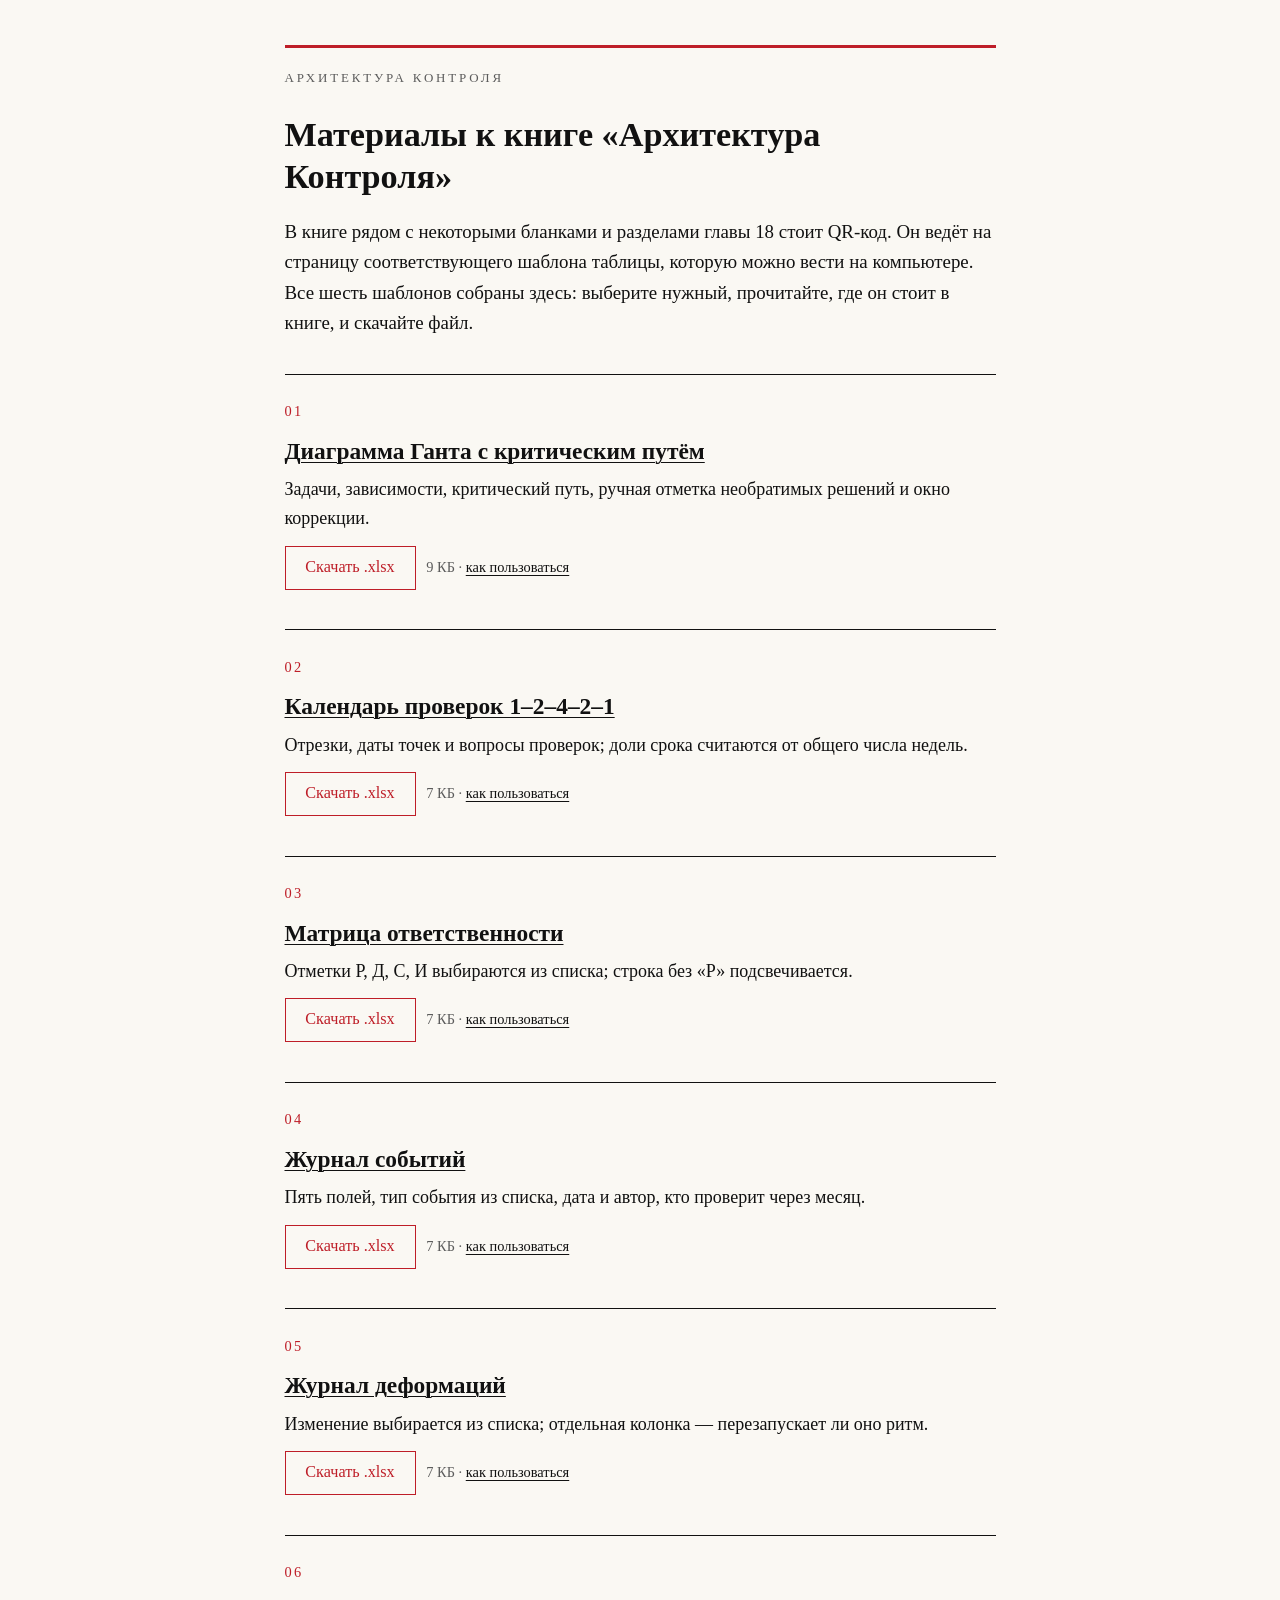
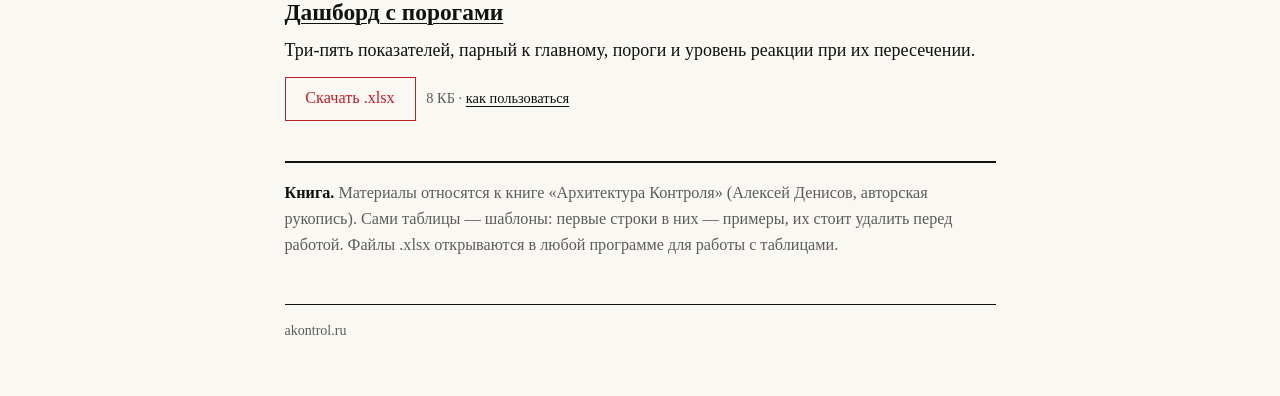
==== index.html @ 41ba767b "Сайт книги: материалы и шаблоны" ====
<!DOCTYPE html>
<html lang="ru">
<head>
<meta charset="utf-8" />
<meta name="viewport" content="width=device-width, initial-scale=1" />
<title>Материалы к книге «Архитектура Контроля»</title>
<meta name="description" content="Шесть шаблонов таблиц (.xlsx) к книге «Архитектура Контроля»: диаграмма Ганта, календарь проверок, матрица ответственности, журналы, дашборд." />
<link rel="canonical" href="https://akontrol.ru/" />
<link rel="stylesheet" href="style.css" />
</head>
<body>
<div class="wrap">
<header>
<p class="brand">Архитектура Контроля</p>
<h1>Материалы к книге «Архитектура Контроля»</h1>
<p class="lead">В книге рядом с некоторыми бланками и разделами главы 18 стоит QR-код. Он ведёт на страницу соответствующего шаблона таблицы, которую можно вести на компьютере. Все шесть шаблонов собраны здесь: выберите нужный, прочитайте, где он стоит в книге, и скачайте файл.</p>
</header>
<main>
<section class="tool" id="gantt">
<p class="num">01</p>
<h2><a href="gantt/">Диаграмма Ганта с критическим путём</a></h2>
<p>Задачи, зависимости, критический путь, ручная отметка необратимых решений и окно коррекции.</p>
<p><a class="btn" href="files/gantt-kriticheskiy-put.xlsx" download="">Скачать .xlsx</a><span class="meta">9 КБ · <a href="gantt/">как пользоваться</a></span></p>
</section>
<section class="tool" id="kalendar">
<p class="num">02</p>
<h2><a href="kalendar/">Календарь проверок 1–2–4–2–1</a></h2>
<p>Отрезки, даты точек и вопросы проверок; доли срока считаются от общего числа недель.</p>
<p><a class="btn" href="files/kalendar-proverok-1-2-4-2-1.xlsx" download="">Скачать .xlsx</a><span class="meta">7 КБ · <a href="kalendar/">как пользоваться</a></span></p>
</section>
<section class="tool" id="matrica">
<p class="num">03</p>
<h2><a href="matrica/">Матрица ответственности</a></h2>
<p>Отметки Р, Д, С, И выбираются из списка; строка без «Р» подсвечивается.</p>
<p><a class="btn" href="files/matrica-otvetstvennosti.xlsx" download="">Скачать .xlsx</a><span class="meta">7 КБ · <a href="matrica/">как пользоваться</a></span></p>
</section>
<section class="tool" id="zhurnal-sobytiy">
<p class="num">04</p>
<h2><a href="zhurnal-sobytiy/">Журнал событий</a></h2>
<p>Пять полей, тип события из списка, дата и автор, кто проверит через месяц.</p>
<p><a class="btn" href="files/zhurnal-sobytiy.xlsx" download="">Скачать .xlsx</a><span class="meta">7 КБ · <a href="zhurnal-sobytiy/">как пользоваться</a></span></p>
</section>
<section class="tool" id="zhurnal-deformaciy">
<p class="num">05</p>
<h2><a href="zhurnal-deformaciy/">Журнал деформаций</a></h2>
<p>Изменение выбирается из списка; отдельная колонка — перезапускает ли оно ритм.</p>
<p><a class="btn" href="files/zhurnal-deformaciy.xlsx" download="">Скачать .xlsx</a><span class="meta">7 КБ · <a href="zhurnal-deformaciy/">как пользоваться</a></span></p>
</section>
<section class="tool" id="dashboard">
<p class="num">06</p>
<h2><a href="dashboard/">Дашборд с порогами</a></h2>
<p>Три-пять показателей, парный к главному, пороги и уровень реакции при их пересечении.</p>
<p><a class="btn" href="files/dashboard-porogi.xlsx" download="">Скачать .xlsx</a><span class="meta">8 КБ · <a href="dashboard/">как пользоваться</a></span></p>
</section>
</main>
<p class="note"><strong>Книга.</strong> Материалы относятся к книге «Архитектура Контроля» (Алексей Денисов, авторская рукопись). Сами таблицы — шаблоны: первые строки в них — примеры, их стоит удалить перед работой. Файлы .xlsx открываются в любой программе для работы с таблицами.</p>
<footer>akontrol.ru</footer>
</div>
</body>
</html>
---- style.css ----
/* Материалы к книге «Архитектура Контроля»: фон #FAF8F3, тонкие линии, один красный акцент */
:root { --bg: #FAF8F3; --ink: #111111; --grey: #5c5c5c; --red: #BE1E28; --line: #111111; }
* { box-sizing: border-box; }
html { font-size: 18px; -webkit-text-size-adjust: 100%; }
body { margin: 0; background: var(--bg); color: var(--ink);
  font-family: "IBM Plex Serif", Georgia, "Times New Roman", serif; line-height: 1.6; }
.wrap { max-width: 42rem; margin: 0 auto; padding: 2.5rem 1.25rem 3rem; }
header { border-top: 3px solid var(--red); padding-top: 1.1rem; margin-bottom: 2rem; }
.brand { font-size: .72rem; letter-spacing: .22em; text-transform: uppercase; color: var(--grey); margin: 0 0 1.4rem; }
.brand a { color: inherit; text-decoration: none; }
h1 { font-size: 1.9rem; line-height: 1.25; font-weight: 600; margin: 0 0 1rem; }
h2 { font-size: 1.3rem; line-height: 1.3; font-weight: 600; margin: 0 0 .5rem; }
h3 { font-size: .75rem; letter-spacing: .18em; text-transform: uppercase; font-weight: 600; color: var(--grey); margin: 1.6rem 0 .4rem; }
p { margin: 0 0 .9rem; }
.lead { font-size: 1.05rem; }
hr { border: 0; border-top: 1px solid var(--line); margin: 2rem 0; }
a { color: var(--ink); text-decoration-thickness: 1px; text-underline-offset: 3px; }
a:hover { color: var(--red); }
a:focus-visible { outline: 2px solid var(--red); outline-offset: 3px; }
.tool { border-top: 1px solid var(--line); padding: 1.4rem 0 1.5rem; }
.tool:last-of-type { border-bottom: 1px solid var(--line); }
.num { color: var(--red); font-size: .8rem; letter-spacing: .16em; margin: 0 0 .15rem; }
.tool p { margin-bottom: .7rem; }
.btn { display: inline-block; border: 1px solid var(--red); color: var(--red); background: transparent;
  padding: .45rem 1.1rem; font: inherit; font-size: .9rem; text-decoration: none; }
.btn:hover, .btn:focus-visible { background: var(--red); color: var(--bg); }
.meta { font-size: .8rem; color: var(--grey); margin-left: .6rem; }
.more { font-size: .9rem; margin-left: 1rem; }
ul.where { margin: 0 0 .9rem; padding-left: 1.2rem; }
ul.where li { margin-bottom: .4rem; }
.note { border-top: 1px solid var(--line); padding-top: 1rem; font-size: .9rem; color: var(--grey); }
.note strong { color: var(--ink); font-weight: 600; }
.back { margin-top: 2.2rem; font-size: .95rem; }
footer { margin-top: 2.5rem; border-top: 1px solid var(--line); padding-top: .8rem; font-size: .78rem; color: var(--grey); }
@media (max-width: 30rem) { html { font-size: 17px; } h1 { font-size: 1.6rem; } .meta { display: block; margin: .5rem 0 0; } .more { display: inline-block; margin: .6rem 0 0; } }
@media print { body { background: #fff; } .btn { border-color: #000; color: #000; } }
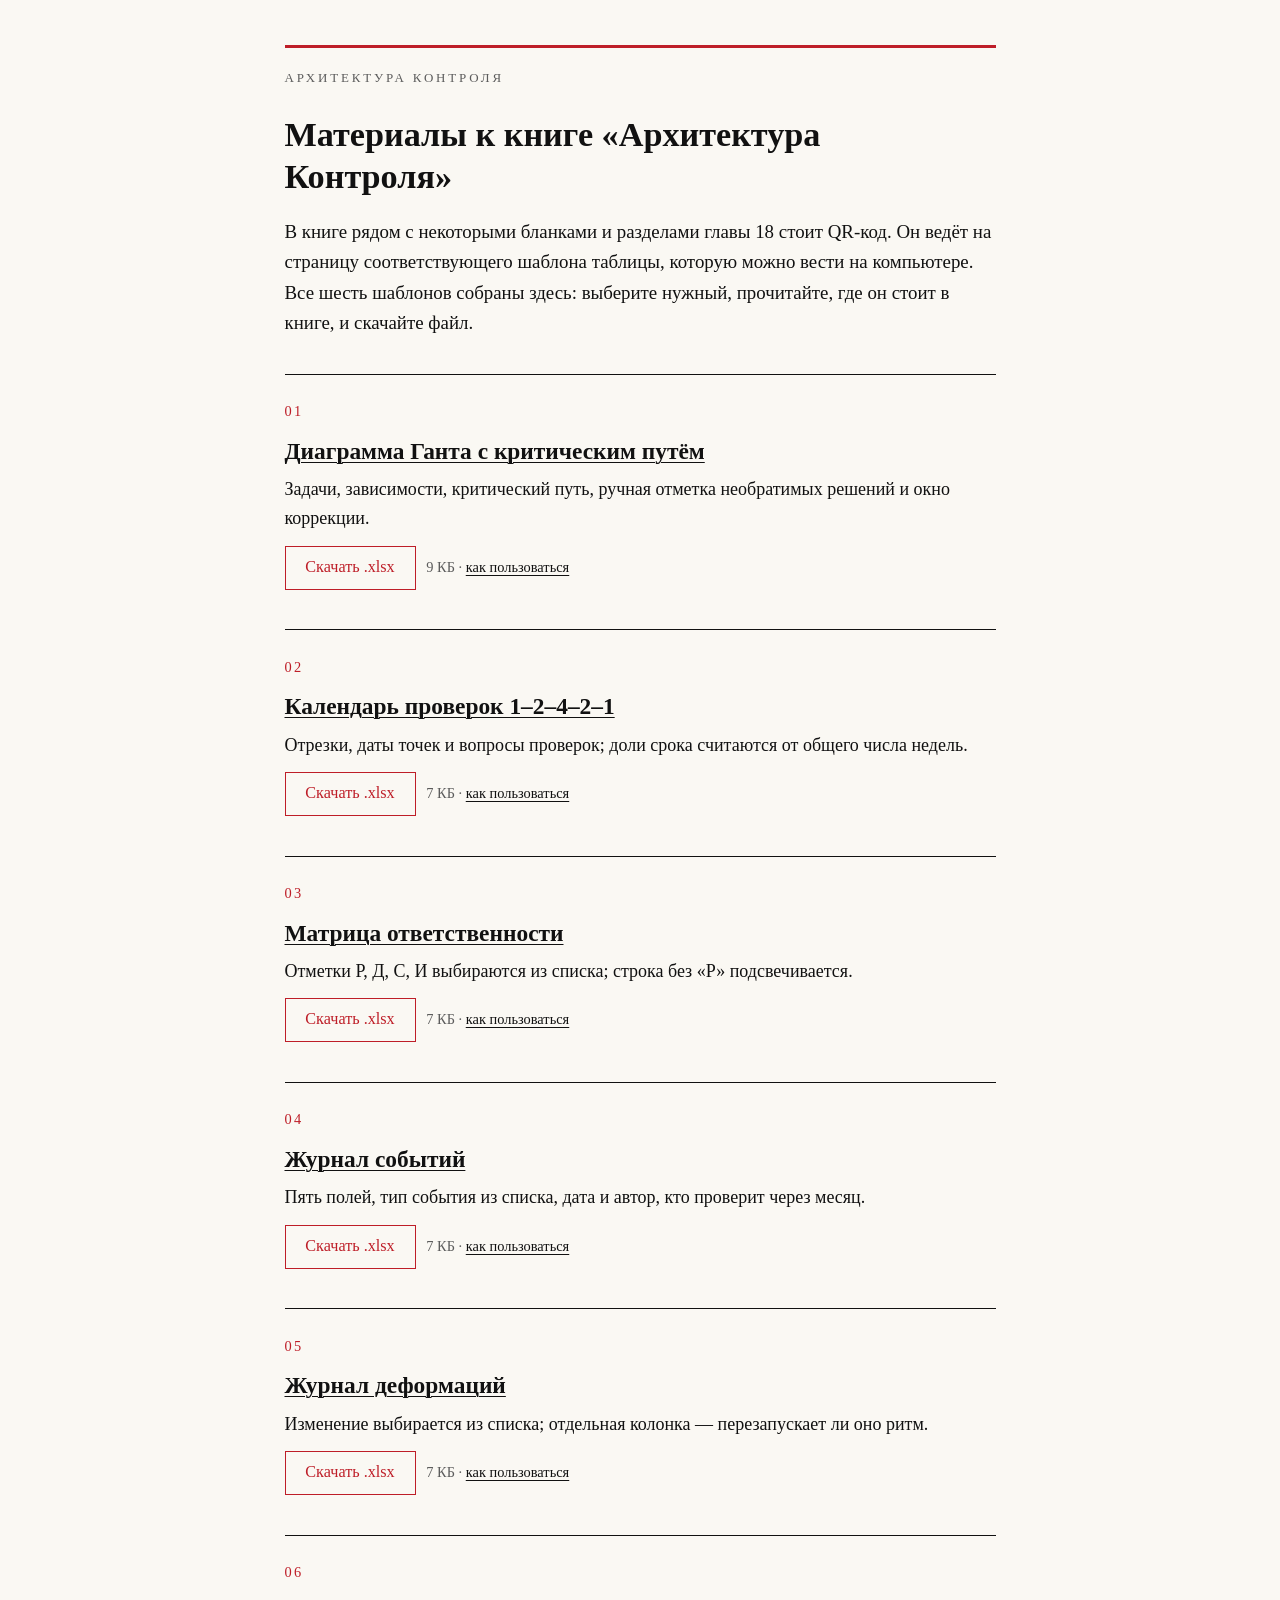
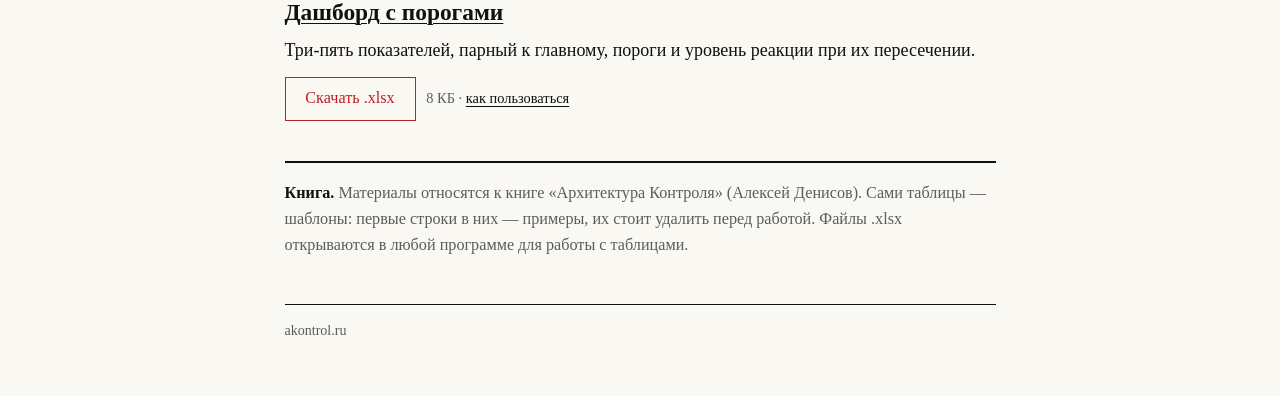
==== commit eaff61cb: "Убрано слово «авторская рукопись»" ====
--- a/index.html
+++ b/index.html
@@ -53,7 +53,7 @@
 <p><a class="btn" href="files/dashboard-porogi.xlsx" download="">Скачать .xlsx</a><span class="meta">8 КБ · <a href="dashboard/">как пользоваться</a></span></p>
 </section>
 </main>
-<p class="note"><strong>Книга.</strong> Материалы относятся к книге «Архитектура Контроля» (Алексей Денисов, авторская рукопись). Сами таблицы — шаблоны: первые строки в них — примеры, их стоит удалить перед работой. Файлы .xlsx открываются в любой программе для работы с таблицами.</p>
+<p class="note"><strong>Книга.</strong> Материалы относятся к книге «Архитектура Контроля» (Алексей Денисов). Сами таблицы — шаблоны: первые строки в них — примеры, их стоит удалить перед работой. Файлы .xlsx открываются в любой программе для работы с таблицами.</p>
 <footer>akontrol.ru</footer>
 </div>
 </body>
